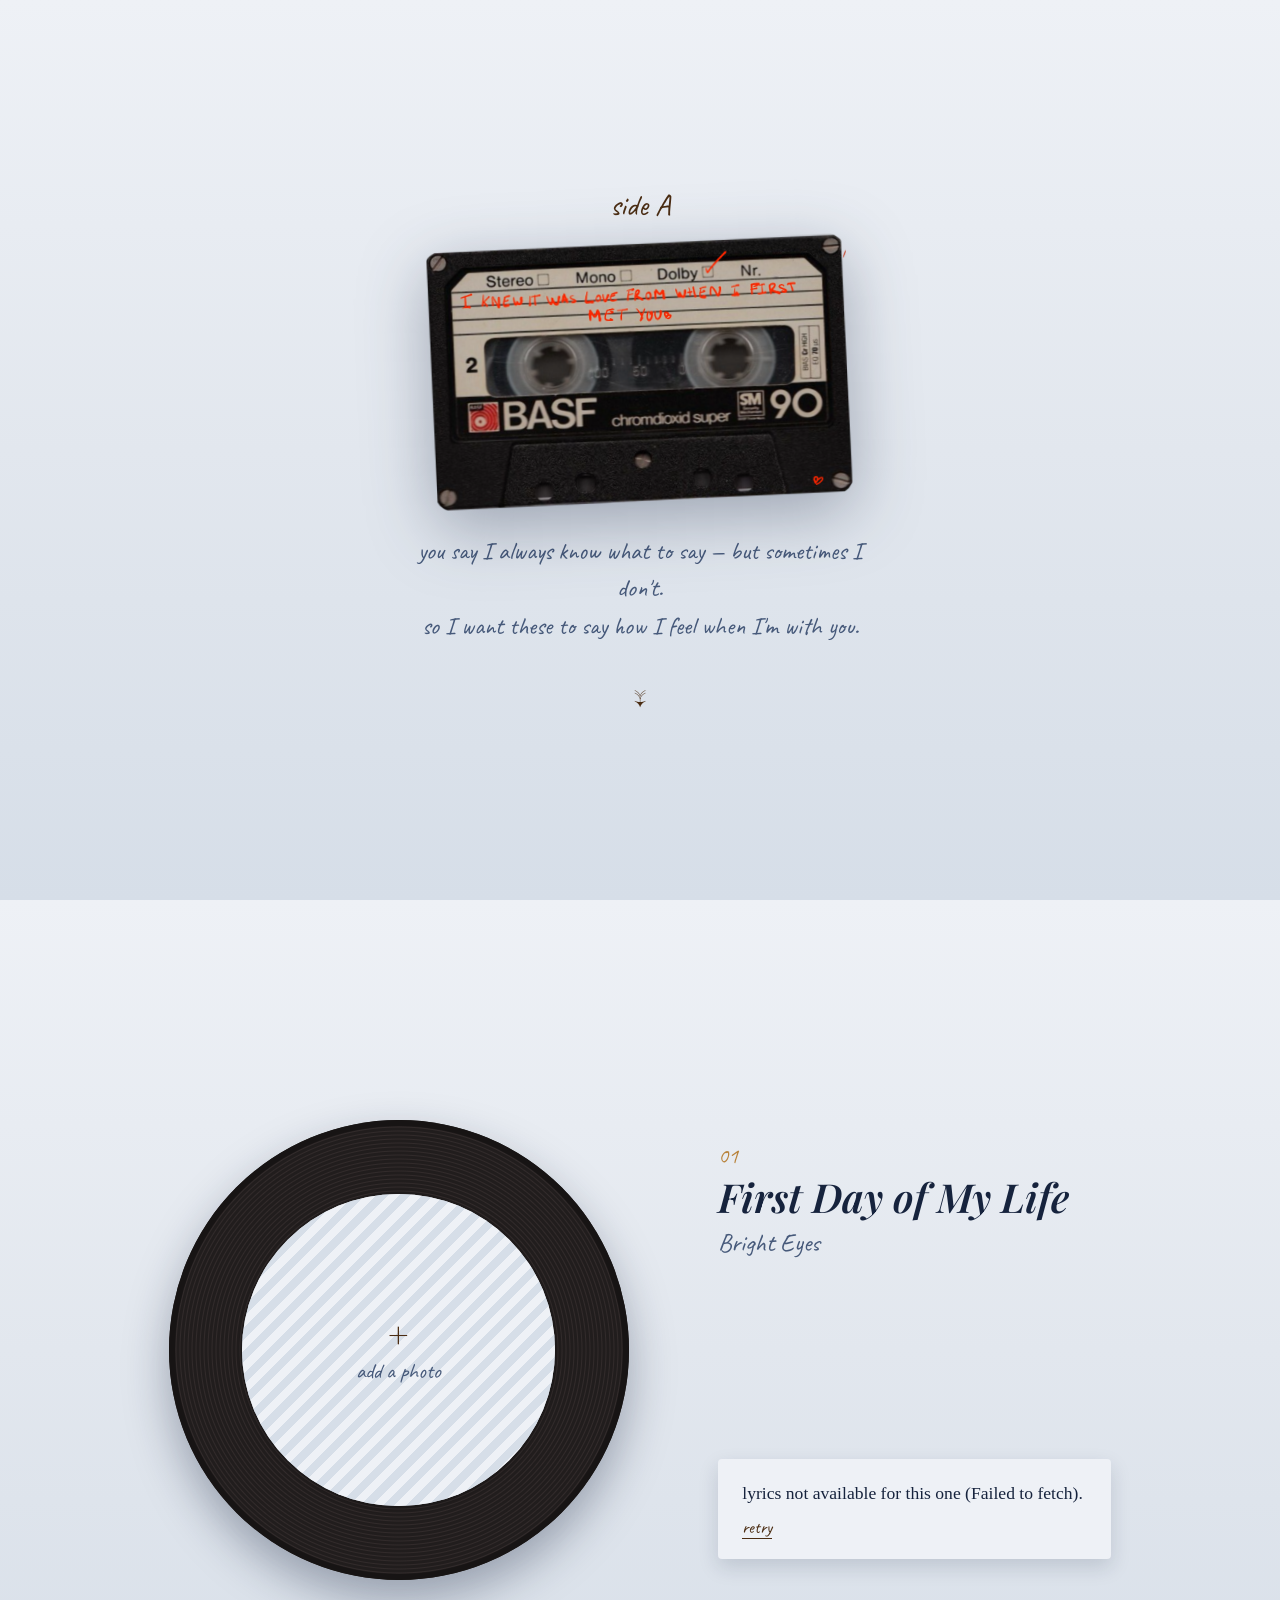
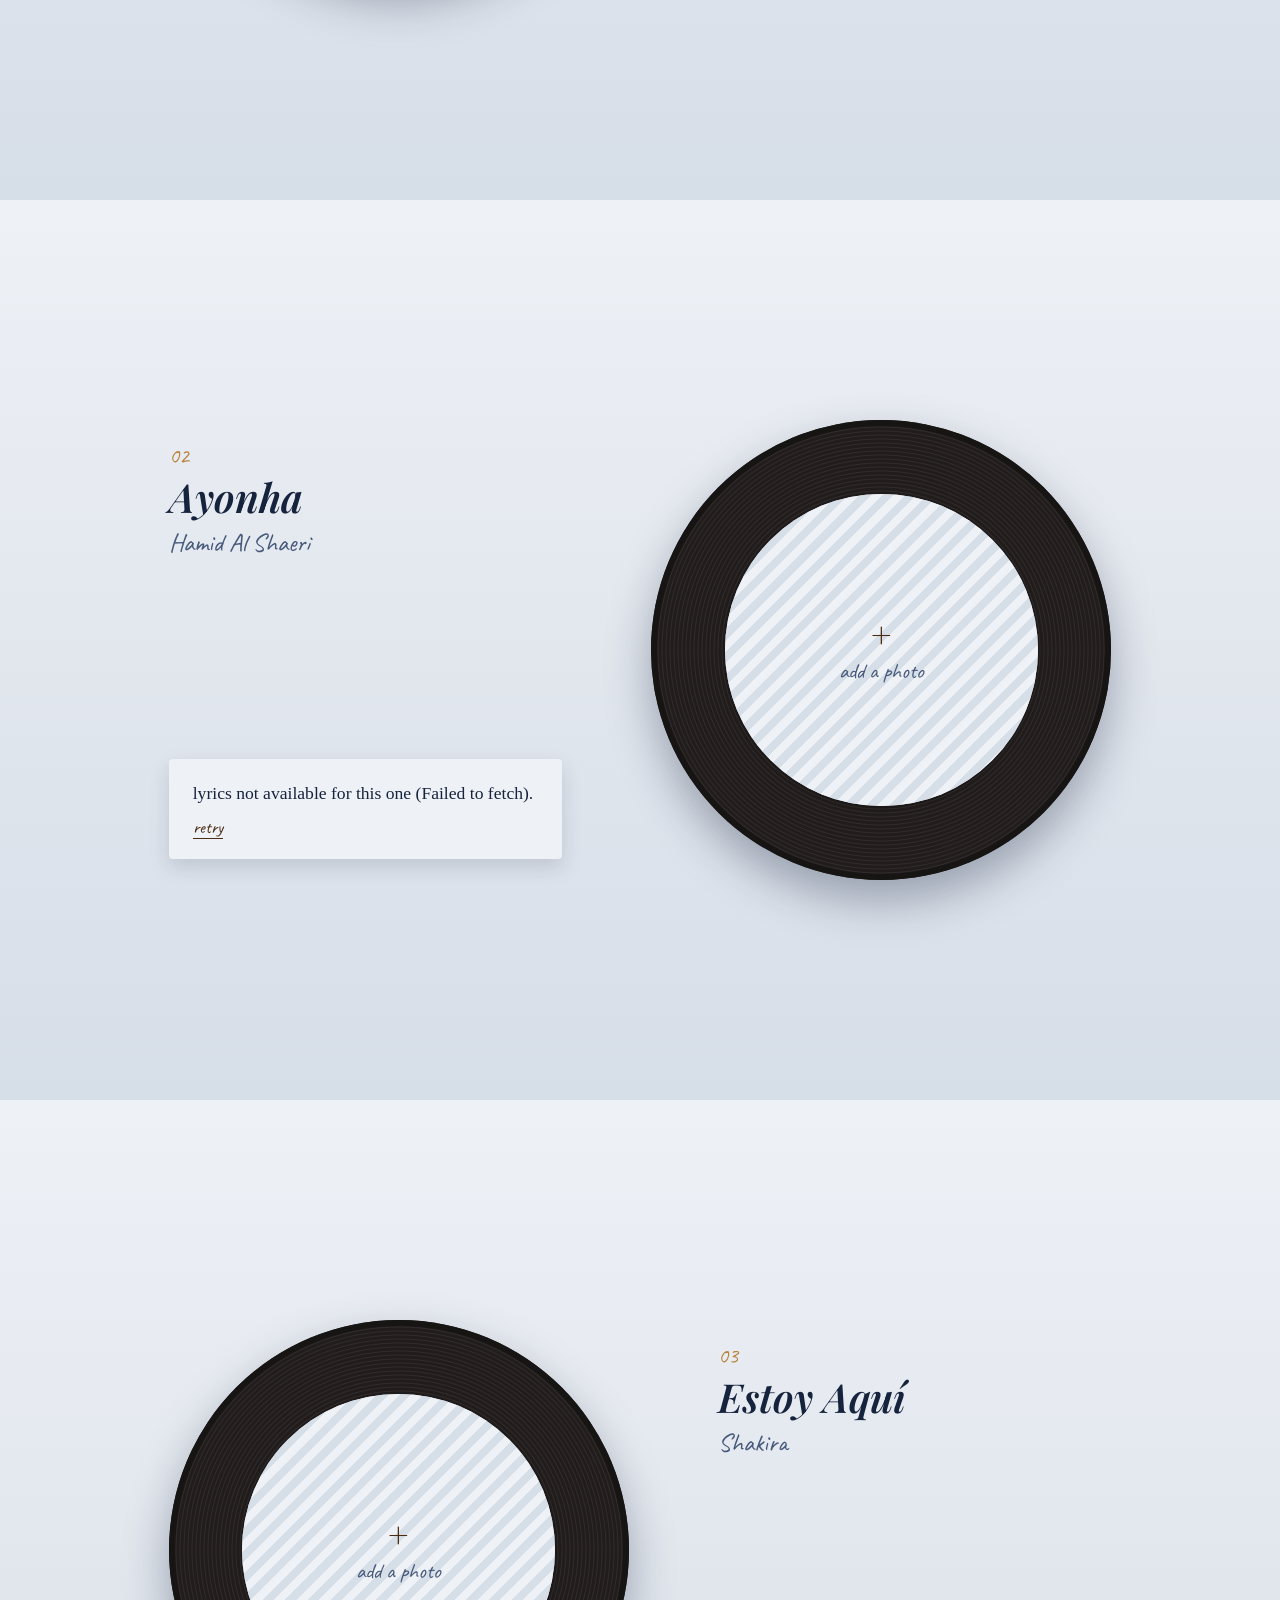
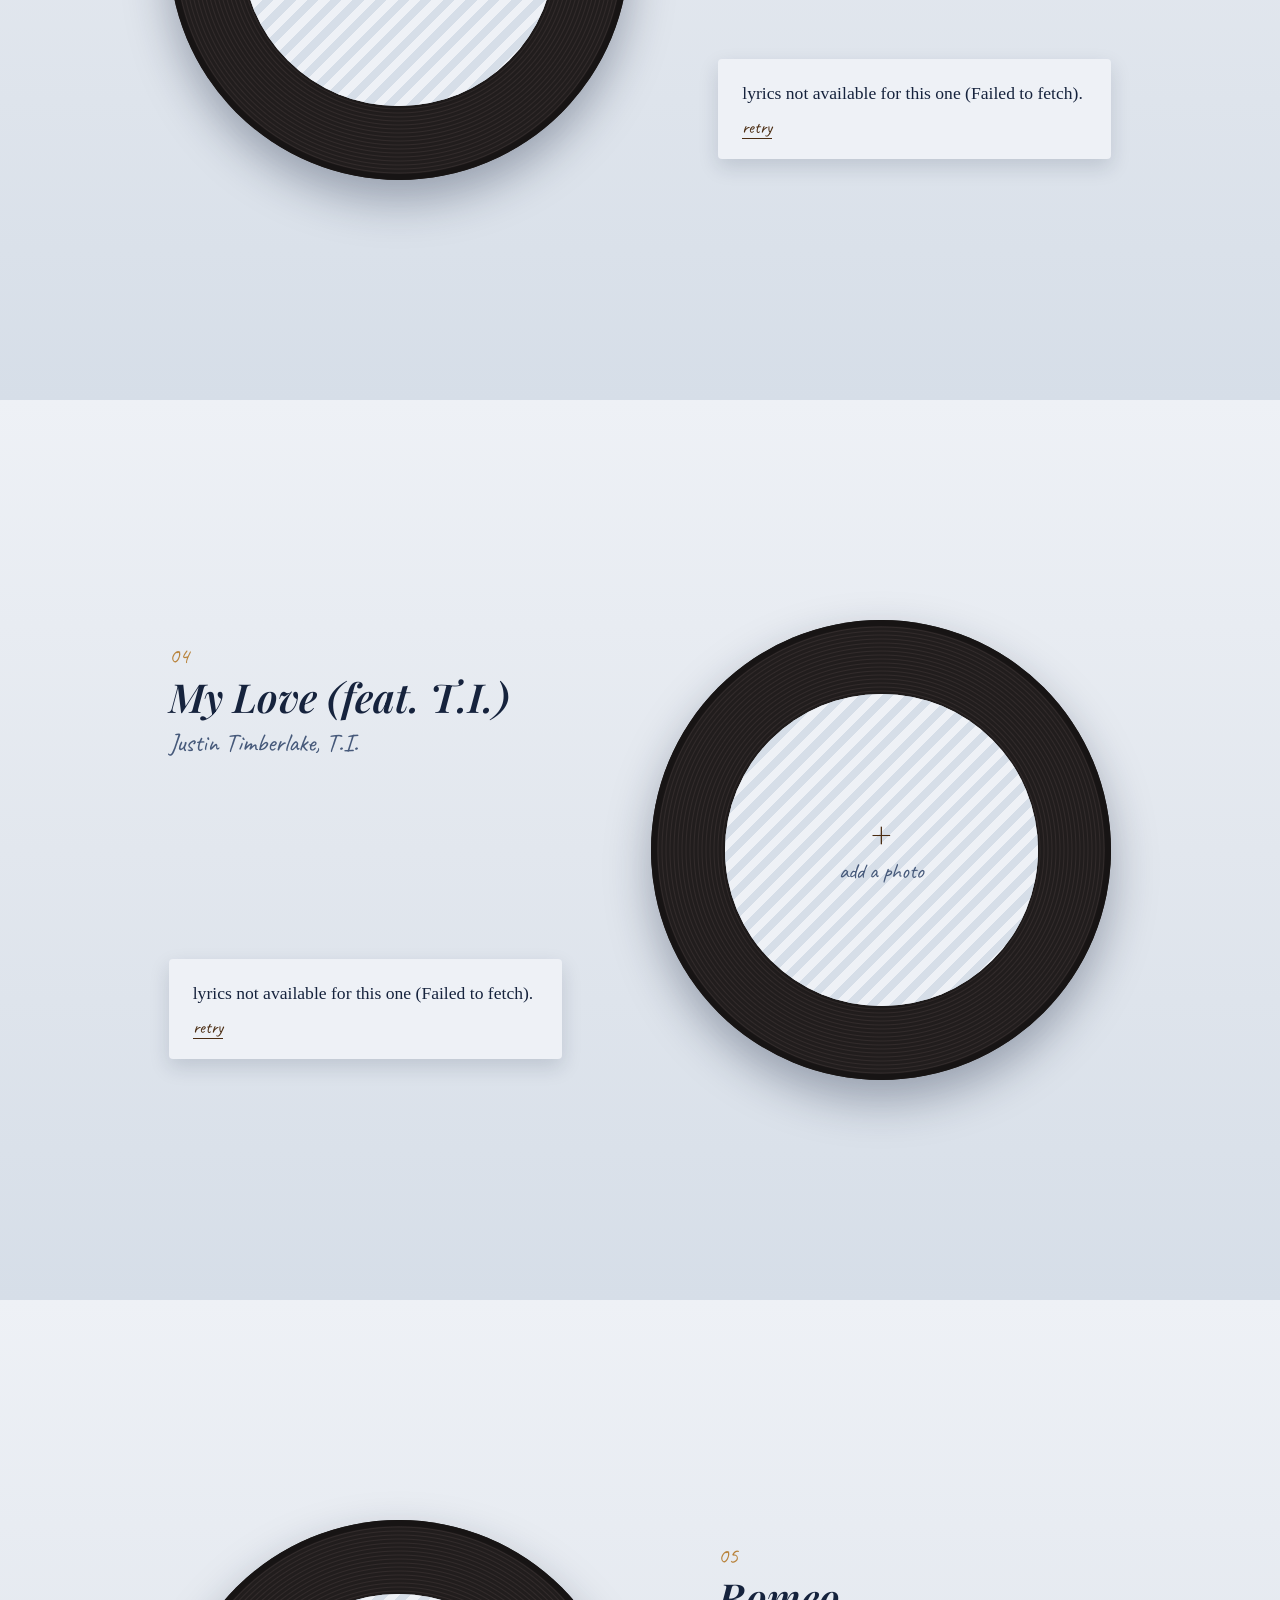
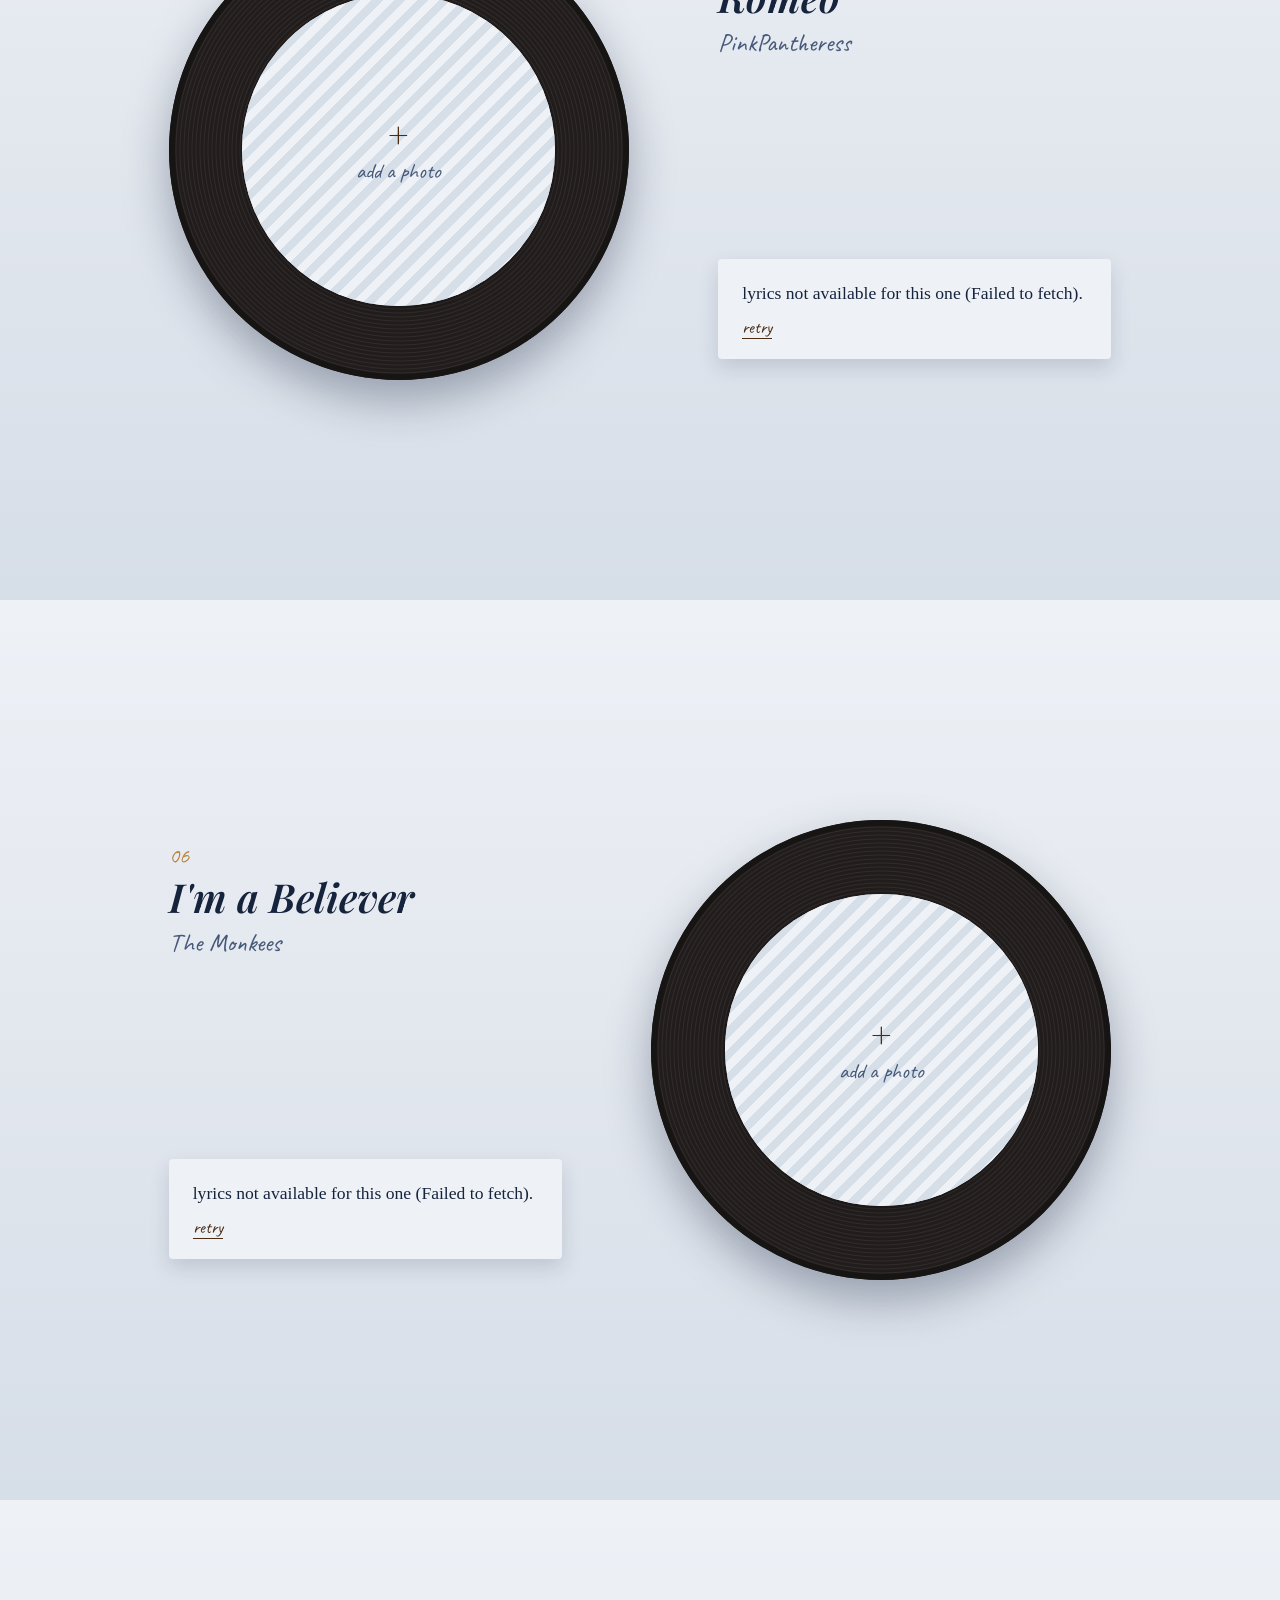
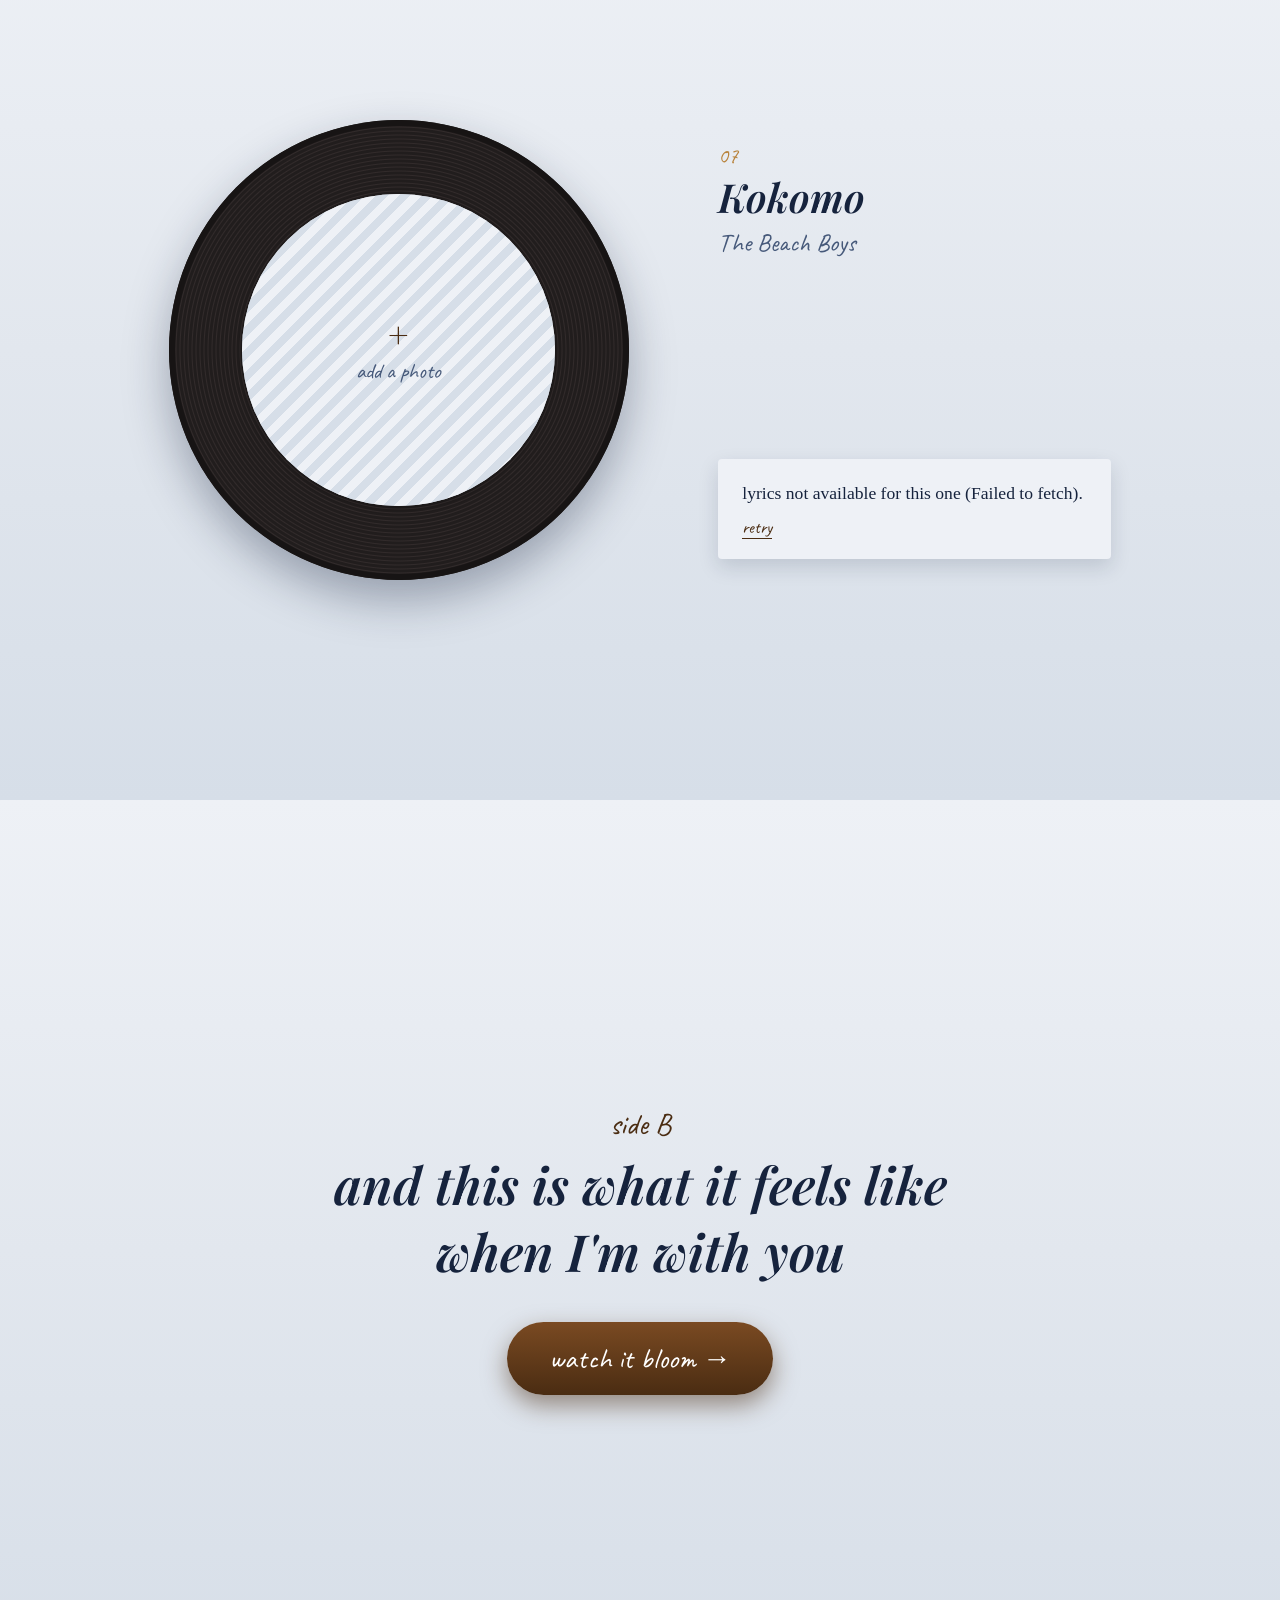
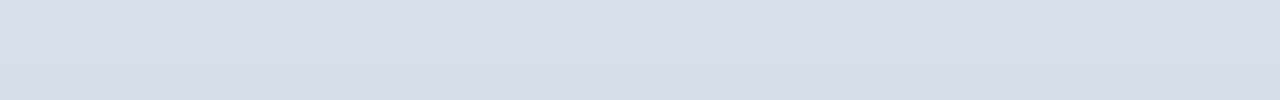
==== index.html @ 1cb0bc11 "Initial commit Client-side gift site: webcam flower-bloom app and a data-driven song-cards page." ====
<!doctype html>
<html lang="en">
<head>
  <meta charset="UTF-8" />
  <meta name="viewport" content="width=device-width, initial-scale=1.0" />
  <title>for Mari</title>
  <link rel="preconnect" href="https://fonts.googleapis.com" />
  <link rel="preconnect" href="https://fonts.gstatic.com" crossorigin />
  <link
    href="https://fonts.googleapis.com/css2?family=Caveat:wght@500;600;700&family=Playfair+Display:ital,wght@0,500;0,600;0,700;1,500&display=swap"
    rel="stylesheet"
  />
  <link rel="stylesheet" href="love-notes.css" />
</head>
<body>
  <main class="reel" id="reel">
    <section class="cover-card reveal">
      <p class="kicker">side A</p>
      <img class="cassette-cover" src="assets/cassette-cover.png" alt="a cassette tape labeled: I knew it was love from when I first met you" />
      <p class="lede">you say I always know what to say — but sometimes I don't.<br />so I want these to say how I feel when I'm with you.</p>
      <div class="scroll-cue" aria-hidden="true">↓</div>
    </section>

    <!-- Track cards are rendered here from TRACKS (see tracks-data.js) by love-notes.js -->

    <section class="finale-card reveal">
      <p class="kicker">side B</p>
      <h2>and this is what it feels like<br />when I'm with you</h2>
      <a class="bloom-btn" href="flower.html">watch it bloom →</a>
    </section>
  </main>

  <script src="tracks-data.js"></script>
  <script src="love-notes.js"></script>
</body>
</html>
---- love-notes.css ----
:root {
  color-scheme: light;
  --paper: #eef1f6;
  --paper-dark: #d6dee8;
  --ink: #16233d;
  --ink-soft: #46597a;
  --blush: #7a4a22;
  --blush-deep: #4a2c12;
  --blush-text: #eef1f6;
  --gold: #b8823a;
  --vinyl: #211d1d;
  --vinyl-groove: #322b2b;
}

* {
  box-sizing: border-box;
}

html, body {
  height: 100%;
}

html {
  scroll-snap-type: y proximity;
}

body {
  margin: 0;
  background: linear-gradient(180deg, #eef1f6 0%, #e2e7ee 50%, #d6dee8 100%);
  color: var(--ink);
  font-family: "Playfair Display", Georgia, serif;
}

.reel {
  display: flex;
  flex-direction: column;
}

section {
  min-height: 100vh;
  display: flex;
  flex-direction: column;
  align-items: center;
  justify-content: center;
  padding: 60px 24px;
  text-align: center;
  scroll-snap-align: start;
}

.reveal {
  opacity: 0;
  transform: translateY(28px);
  transition: opacity 0.9s ease, transform 0.9s ease;
}

.reveal.visible {
  opacity: 1;
  transform: translateY(0);
}

/* --- Cover card --- */

.cover-card .kicker {
  font-family: "Caveat", cursive;
  font-size: 1.9rem;
  color: var(--blush-deep);
  margin: 0 0 8px;
}

.cover-card .lede {
  color: var(--ink-soft);
  font-family: "Caveat", cursive;
  font-size: 1.55rem;
  line-height: 1.5;
  max-width: 480px;
  margin: 28px 0 0;
}

.cassette-cover {
  width: min(420px, 80vw);
  margin-top: 8px;
  filter: drop-shadow(0 18px 34px rgba(22, 35, 61, 0.35));
  transform: rotate(-2deg);
  transition: transform 0.3s ease;
}

.cassette-cover:hover {
  transform: rotate(0deg) scale(1.02);
}

.scroll-cue {
  margin-top: 32px;
  font-size: 1.8rem;
  color: var(--blush-deep);
  animation: bob 2.2s ease-in-out infinite;
}

@keyframes bob {
  0%, 100% { transform: translateY(0); }
  50% { transform: translateY(10px); }
}

/* --- Track cards --- */

.track-card {
  display: flex;
  flex-direction: row;
  align-items: center;
  justify-content: center;
  gap: clamp(32px, 7vw, 96px);
  max-width: 1180px;
  margin: 0 auto;
}

.track-card.reverse {
  flex-direction: row-reverse;
}

.record-wrap {
  flex: none;
}

.record {
  width: clamp(320px, 40vw, 460px);
  aspect-ratio: 1;
  border-radius: 50%;
  background:
    repeating-radial-gradient(
      circle at center,
      var(--vinyl) 0px,
      var(--vinyl) 2px,
      var(--vinyl-groove) 3px,
      var(--vinyl) 4px
    );
  box-shadow: 0 20px 45px rgba(22, 35, 61, 0.35), inset 0 0 0 6px #171414;
  display: flex;
  align-items: center;
  justify-content: center;
  animation: spin 24s linear infinite;
}

@keyframes spin {
  from { transform: rotate(0deg); }
  to { transform: rotate(360deg); }
}

.record-label {
  width: 68%;
  aspect-ratio: 1;
  border-radius: 50%;
  background: var(--paper);
  box-shadow: inset 0 0 0 1px rgba(22, 35, 61, 0.15), 0 2px 6px rgba(0, 0, 0, 0.25);
  display: flex;
  align-items: center;
  justify-content: center;
  overflow: hidden;
}

.photo-frame {
  width: 100%;
  height: 100%;
  display: flex;
  align-items: center;
  justify-content: center;
  cursor: pointer;
  transition: filter 0.15s ease;
}

.photo-frame:hover {
  filter: brightness(1.05);
}

.photo-frame.placeholder {
  background: repeating-linear-gradient(
    135deg,
    var(--paper-dark),
    var(--paper-dark) 8px,
    var(--paper) 8px,
    var(--paper) 16px
  );
}

.photo-frame.has-photo {
  background: none;
}

.photo-frame.has-photo .placeholder-prompt {
  display: none;
}

.placeholder-prompt {
  display: flex;
  flex-direction: column;
  align-items: center;
  justify-content: center;
  gap: 6px;
}

.placeholder-icon {
  font-size: 2.2rem;
  line-height: 1;
  color: var(--blush-deep);
}

.placeholder-text {
  font-family: "Caveat", cursive;
  font-size: 1.35rem;
  line-height: 1.25;
  color: var(--ink-soft);
  padding: 0 10px;
}

.photo-preview {
  width: 100%;
  height: 100%;
  object-fit: cover;
}

.note-wrap {
  flex: 1;
  min-width: 0;
  max-width: 520px;
  text-align: left;
}

.track-index {
  font-family: "Caveat", cursive;
  font-size: 1.4rem;
  color: var(--gold);
  margin: 0 0 2px;
}

.track-title {
  font-size: clamp(1.9rem, 4.2vw, 2.5rem);
  font-weight: 600;
  font-style: italic;
  margin: 0 0 4px;
  line-height: 1.25;
}

.track-title-sub {
  font-size: 0.6em;
  font-style: normal;
  color: var(--ink-soft);
}

.track-artist {
  font-family: "Caveat", cursive;
  font-size: 1.6rem;
  color: var(--ink-soft);
  margin: 0 0 22px;
}

.spotify-embed {
  margin-bottom: 22px;
}

.lyrics-text {
  background: var(--paper);
  border-radius: 4px;
  padding: 20px 24px;
  margin: 0;
  font-family: Georgia, serif;
  font-size: 1.1rem;
  line-height: 1.65;
  color: var(--ink);
  box-shadow: 0 8px 20px rgba(22, 35, 61, 0.15);
  white-space: pre-wrap;
  overflow-wrap: break-word;
  word-break: break-word;
  max-height: 320px;
  overflow-y: auto;
  overflow-anchor: none;
}

.lyric-line {
  margin: 0 0 8px;
  text-align: start;
  unicode-bidi: plaintext;
}

.lyrics-retry {
  font-family: "Caveat", cursive;
  font-size: 1.1rem;
  color: var(--blush-deep);
  background: none;
  border: none;
  border-bottom: 1px solid var(--blush-deep);
  padding: 0;
  cursor: pointer;
  margin-top: 8px;
  display: block;
}

.lyric-highlight {
  background: var(--blush);
  color: var(--blush-text);
  font-weight: 700;
  padding: 6px 10px;
  margin: 0 -10px 8px;
  border-radius: 4px;
}

.lyric-translation {
  display: block;
  font-family: "Caveat", cursive;
  font-weight: 400;
  font-style: italic;
  font-size: 1rem;
  color: var(--blush-text);
  opacity: 0.85;
  margin-top: 2px;
}


/* --- Finale card --- */

.finale-card .kicker {
  font-family: "Caveat", cursive;
  font-size: 1.9rem;
  color: var(--blush-deep);
  margin: 0 0 8px;
}

.finale-card h2 {
  font-size: clamp(2.2rem, 6vw, 3.2rem);
  font-weight: 600;
  font-style: italic;
  line-height: 1.3;
  margin: 0 0 38px;
  max-width: 720px;
}

.bloom-btn {
  font-family: "Caveat", cursive;
  font-size: 1.8rem;
  color: #fff;
  text-decoration: none;
  background: linear-gradient(180deg, var(--blush), var(--blush-deep));
  padding: 18px 42px;
  border-radius: 999px;
  box-shadow: 0 10px 25px rgba(74, 44, 18, 0.5);
  transition: transform 0.15s ease, box-shadow 0.15s ease;
}

.bloom-btn:hover {
  transform: translateY(-2px);
  box-shadow: 0 14px 32px rgba(74, 44, 18, 0.6);
}

@media (max-width: 720px) {
  .track-card,
  .track-card.reverse {
    flex-direction: column;
  }

  .note-wrap {
    text-align: center;
    max-width: 100%;
  }
}
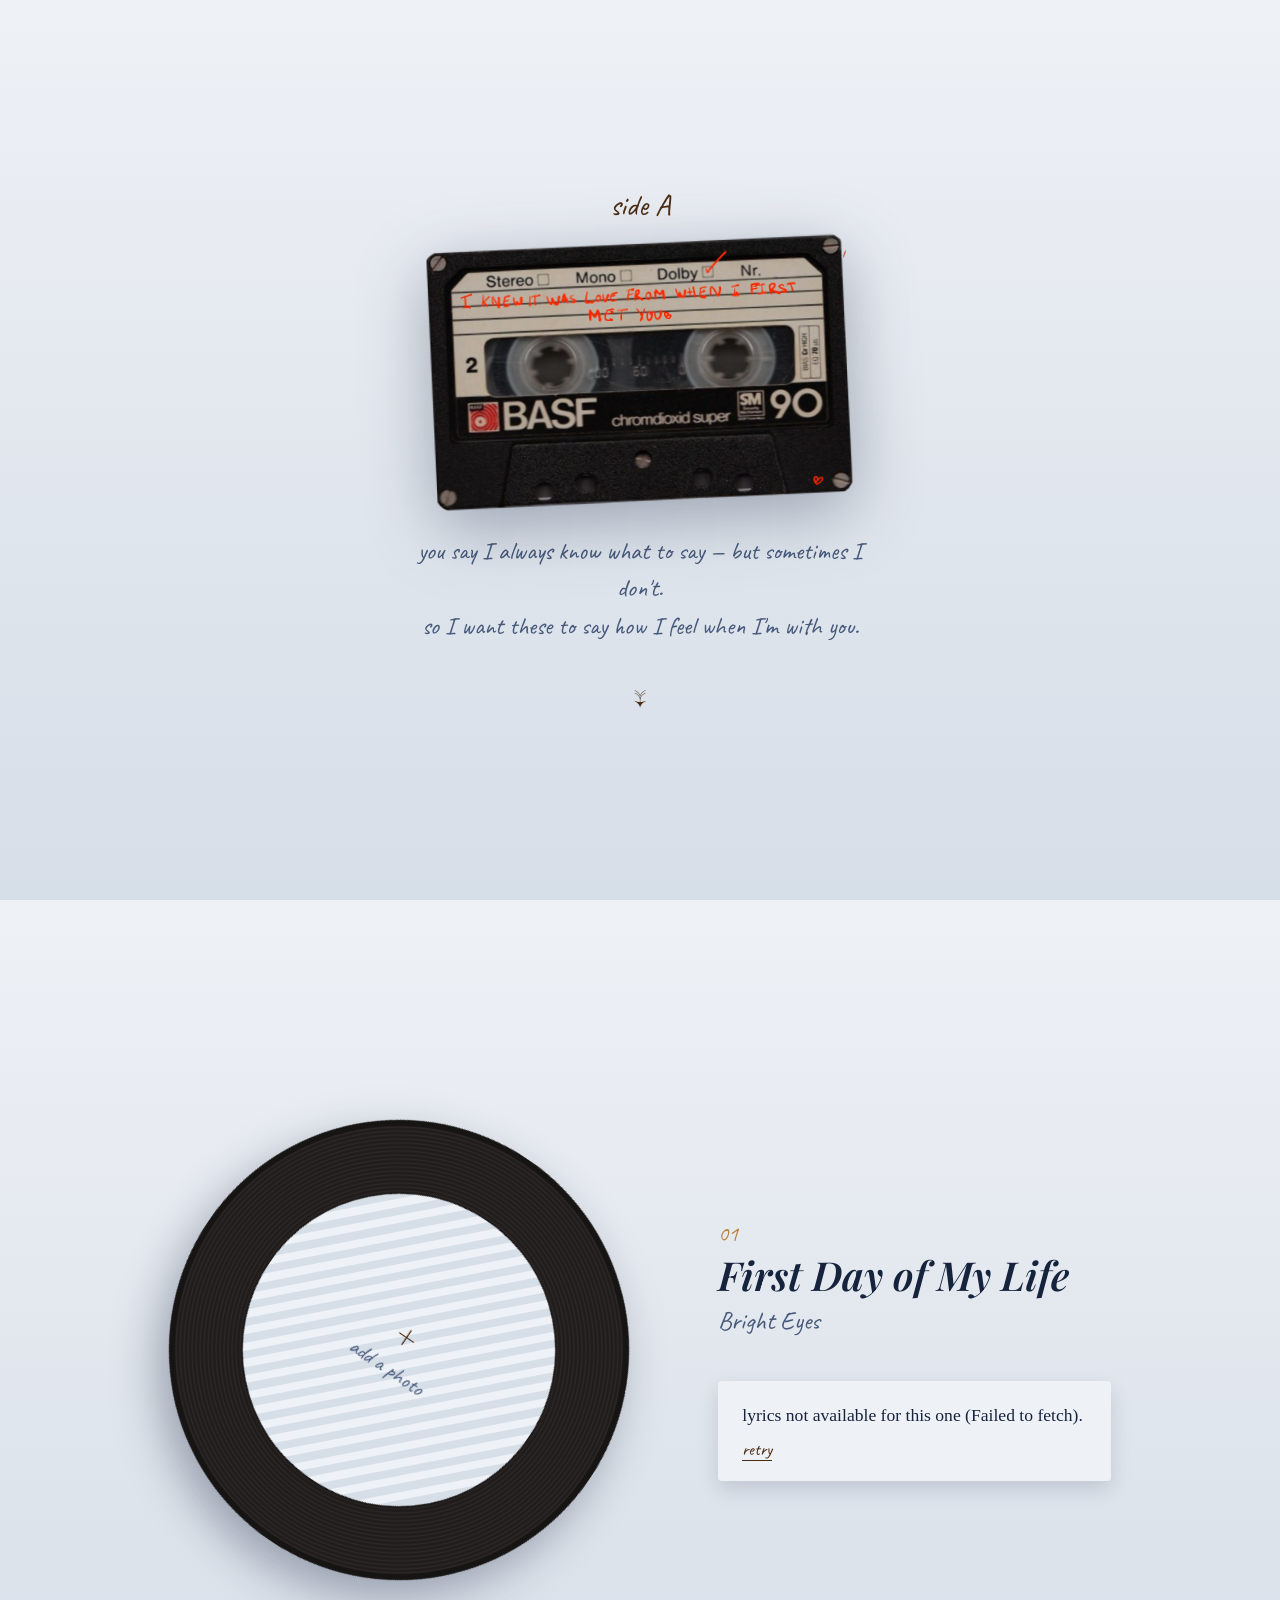
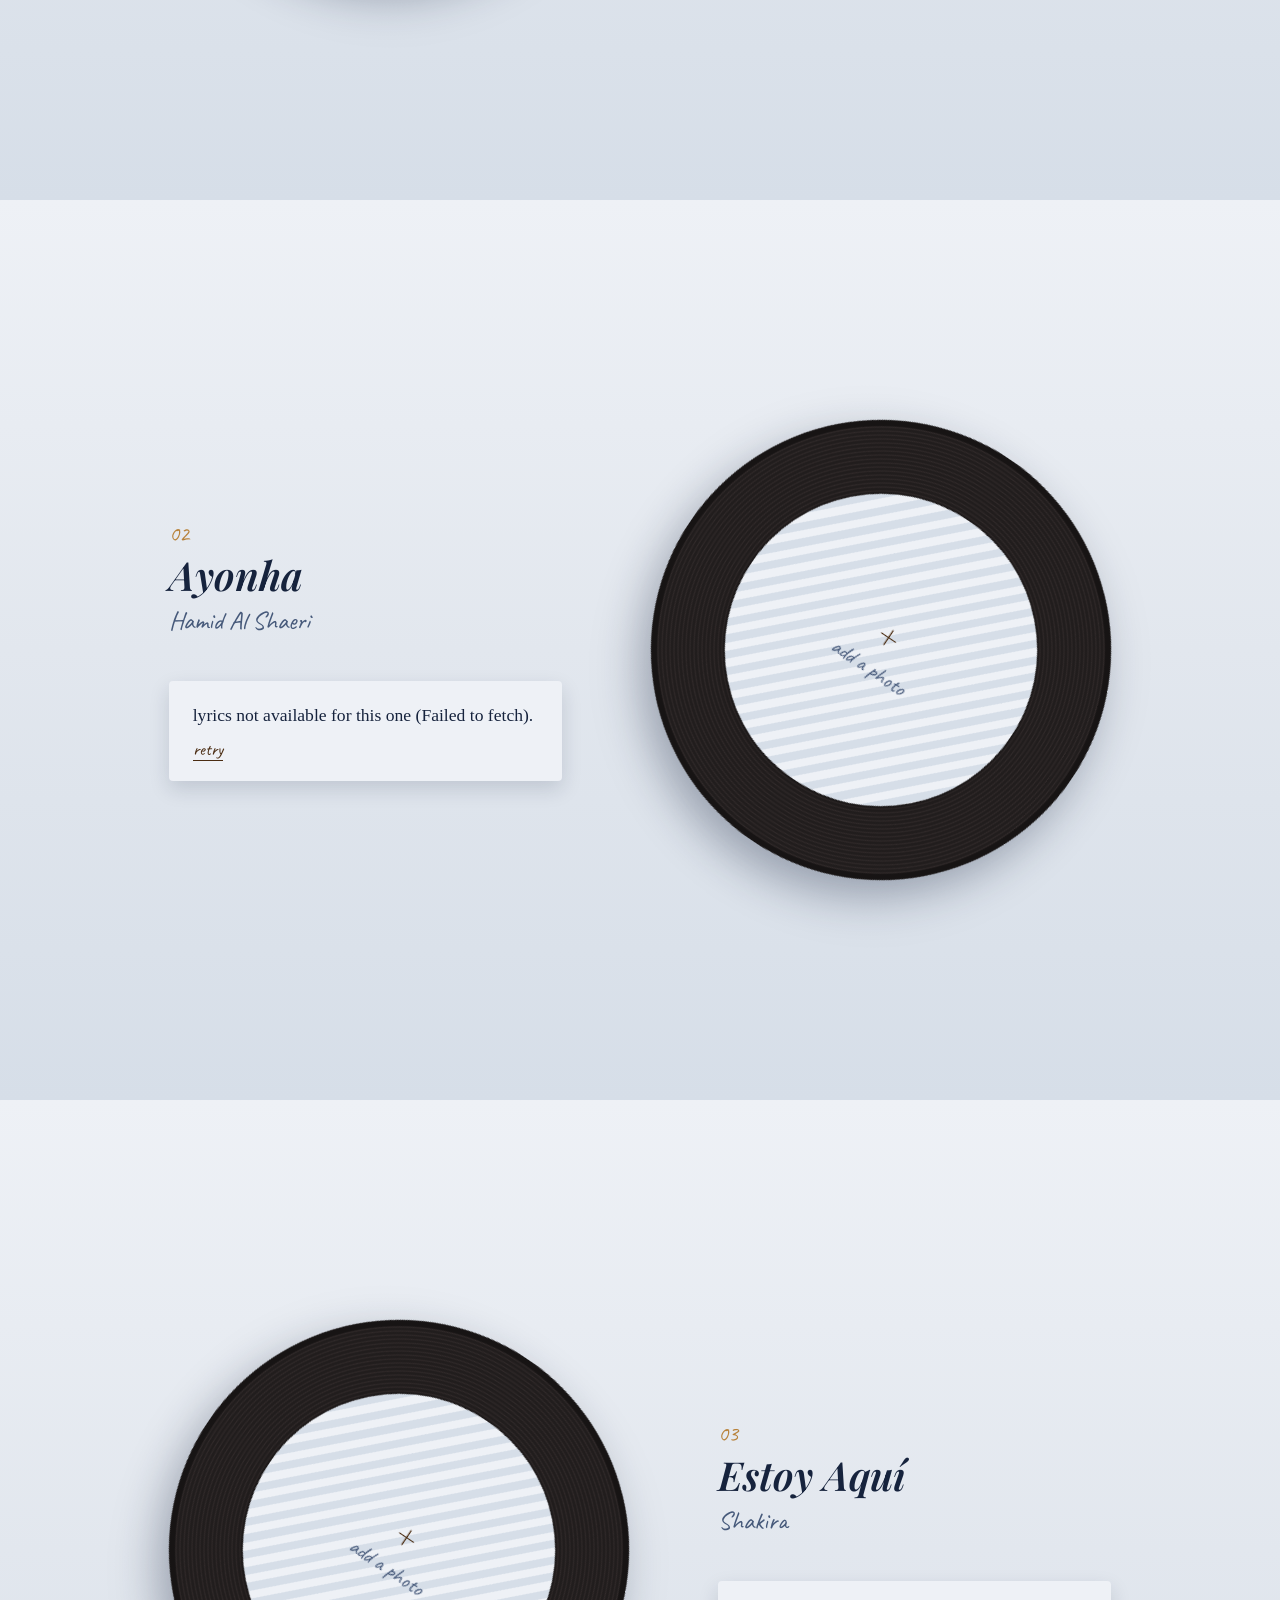
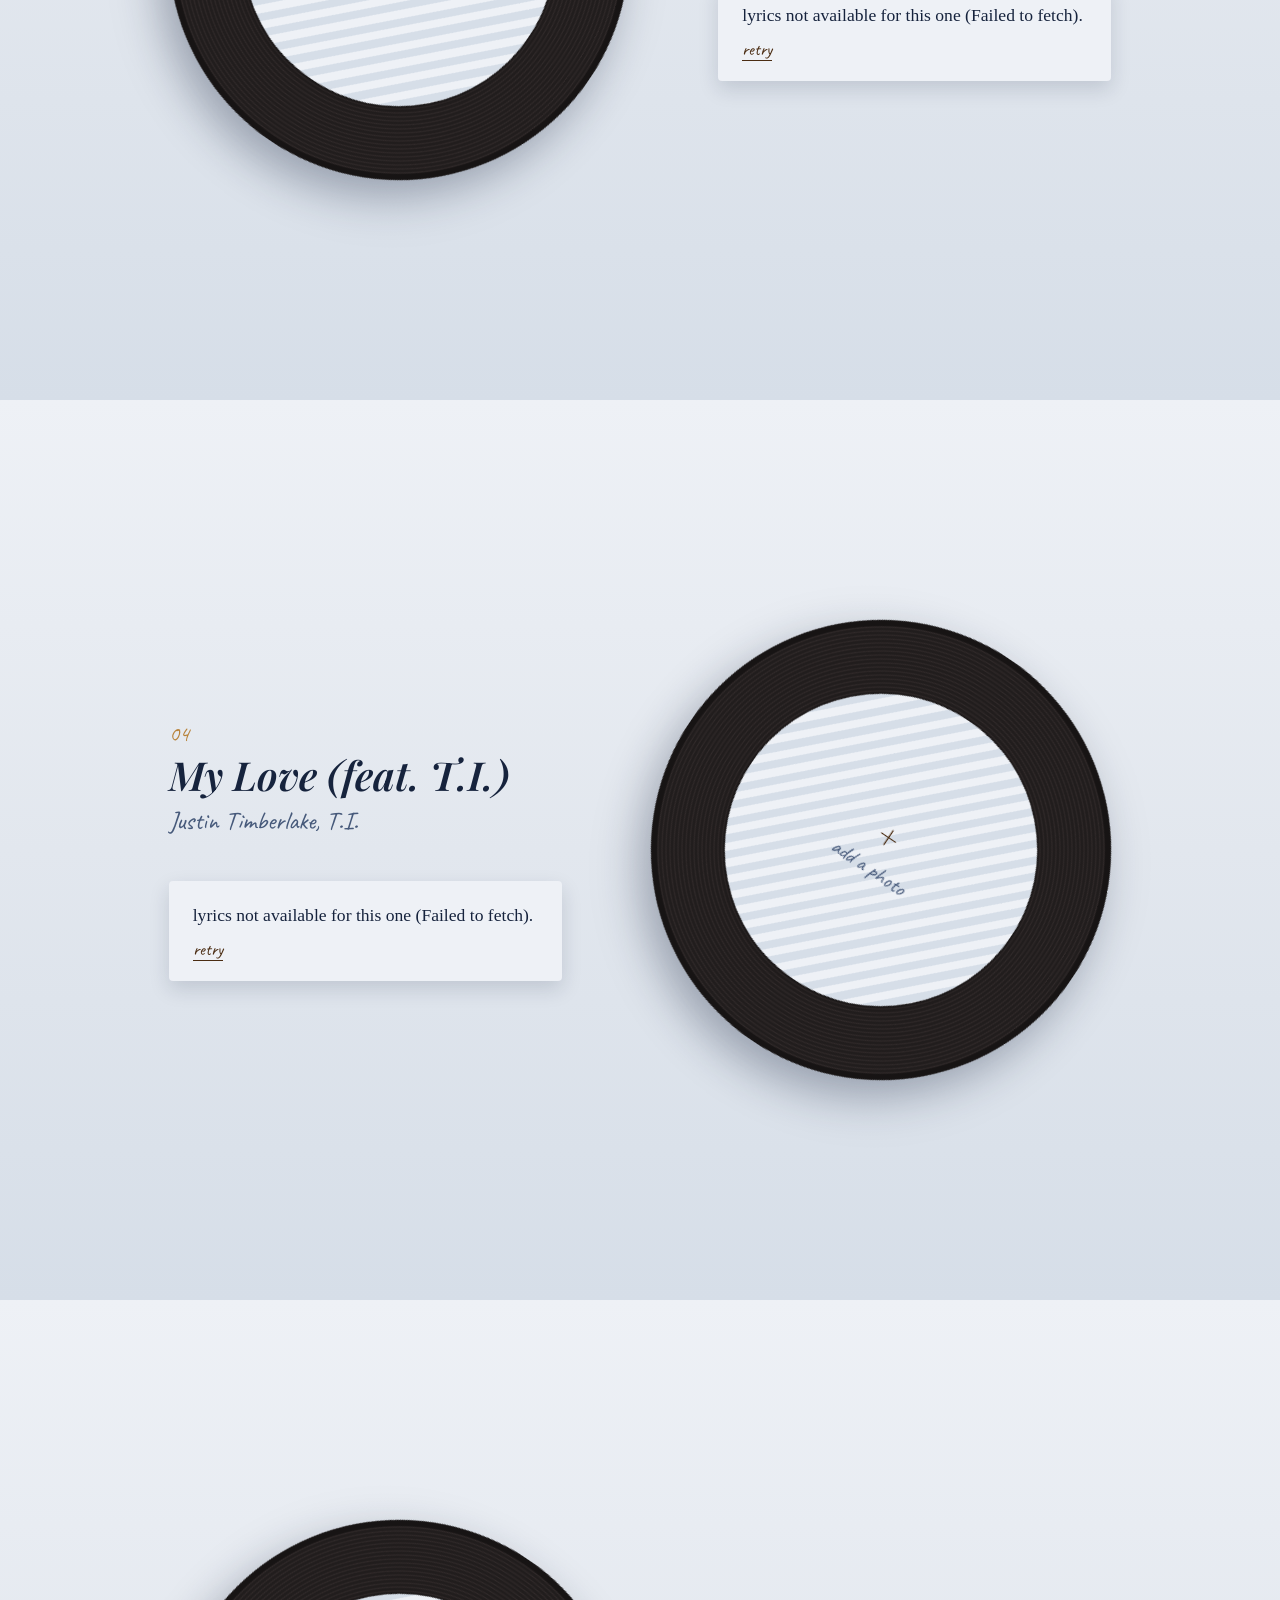
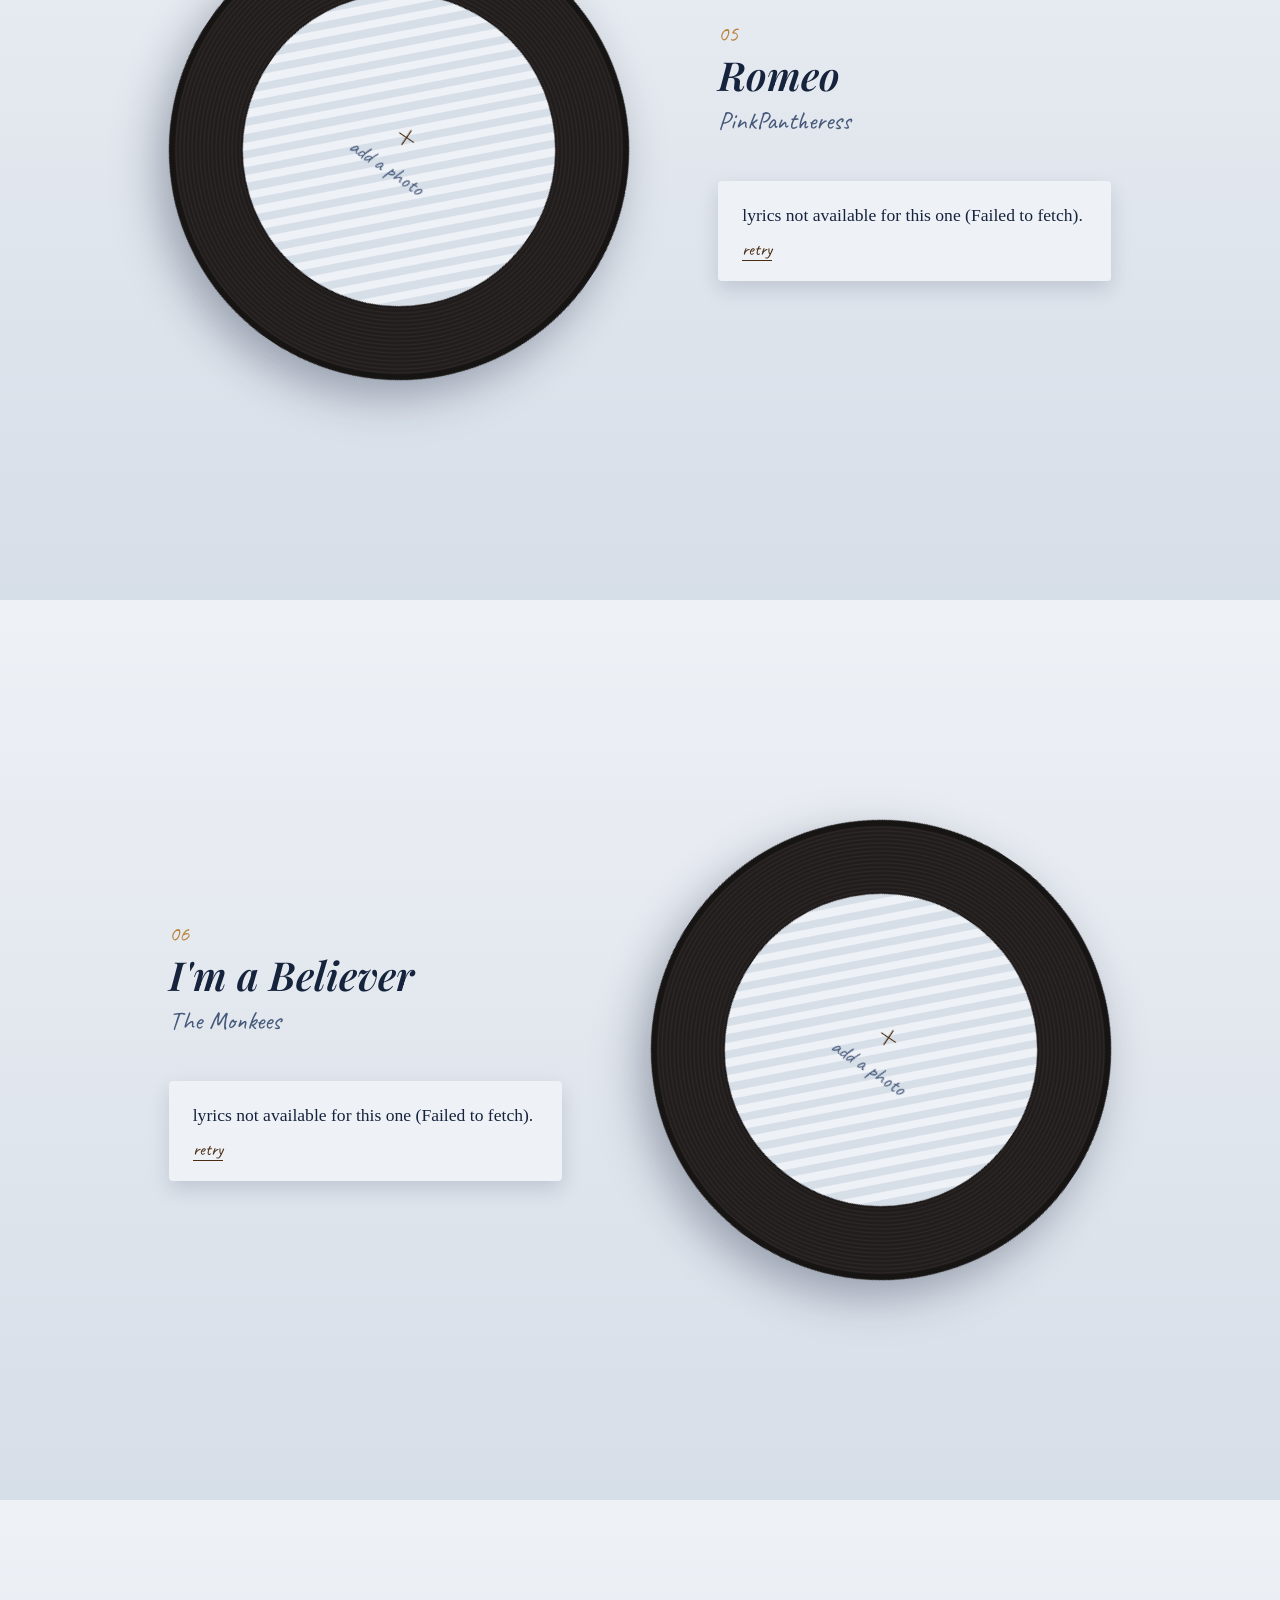
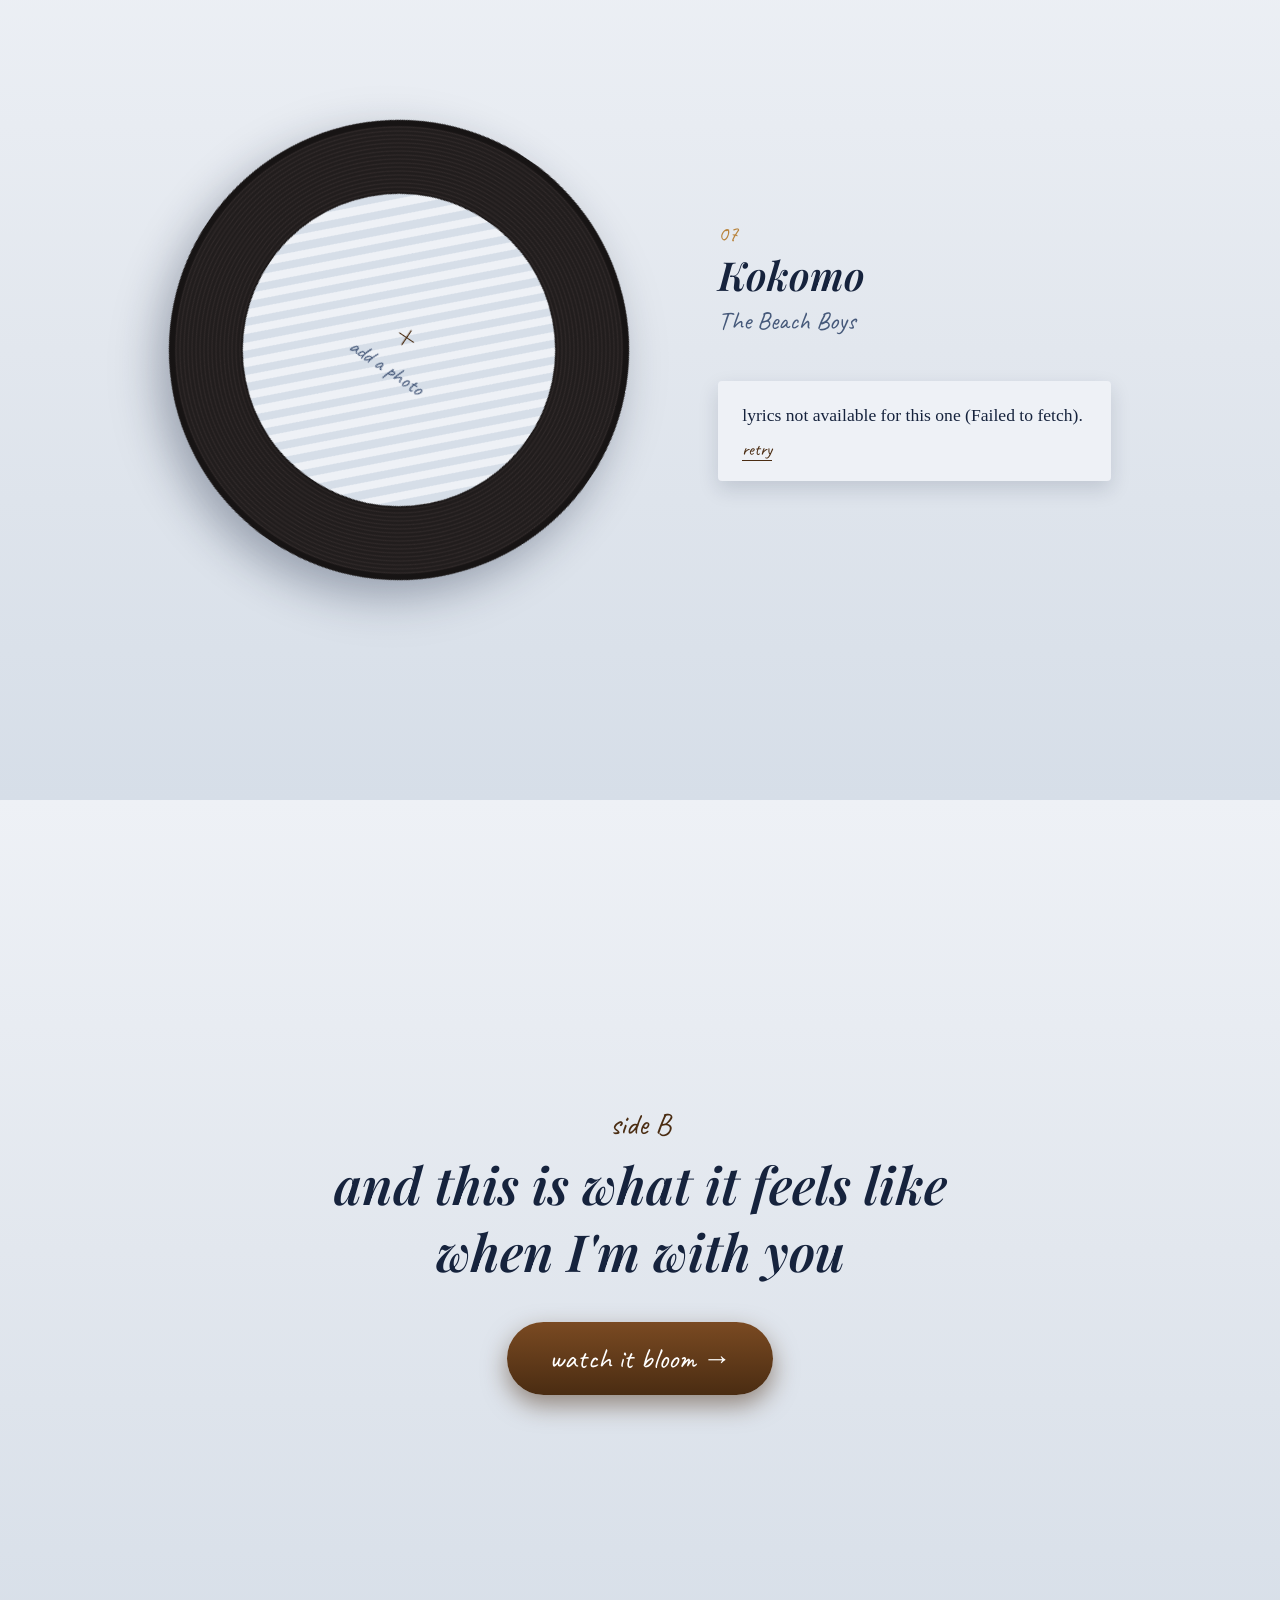
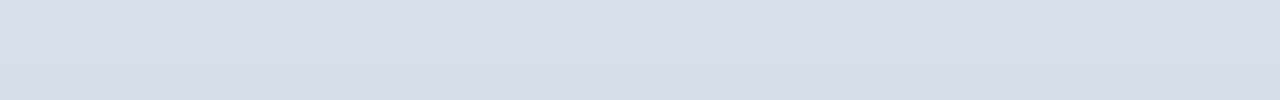
==== commit d3390e8c: "Pause a track's embed when its section scrolls out of view Swaps each card's static Spotify iframe f" ====
--- a/index.html
+++ b/index.html
@@ -32,5 +32,6 @@
 
   <script src="tracks-data.js"></script>
   <script src="love-notes.js"></script>
+  <script src="https://open.spotify.com/embed/iframe-api/v1"></script>
 </body>
 </html>
--- a/love-notes.css
+++ b/love-notes.css
@@ -136,12 +136,14 @@
   display: flex;
   align-items: center;
   justify-content: center;
-  animation: spin 24s linear infinite;
-}
-
-@keyframes spin {
-  from { transform: rotate(0deg); }
-  to { transform: rotate(360deg); }
+  cursor: grab;
+  touch-action: none;
+  will-change: transform;
+}
+
+.record.scratching {
+  cursor: grabbing;
+  filter: brightness(1.05);
 }
 
 .record-label {
@@ -253,6 +255,11 @@
 
 .spotify-embed {
   margin-bottom: 22px;
+}
+
+.spotify-embed-mount {
+  border-radius: 12px;
+  overflow: hidden;
 }
 
 .lyrics-text {
